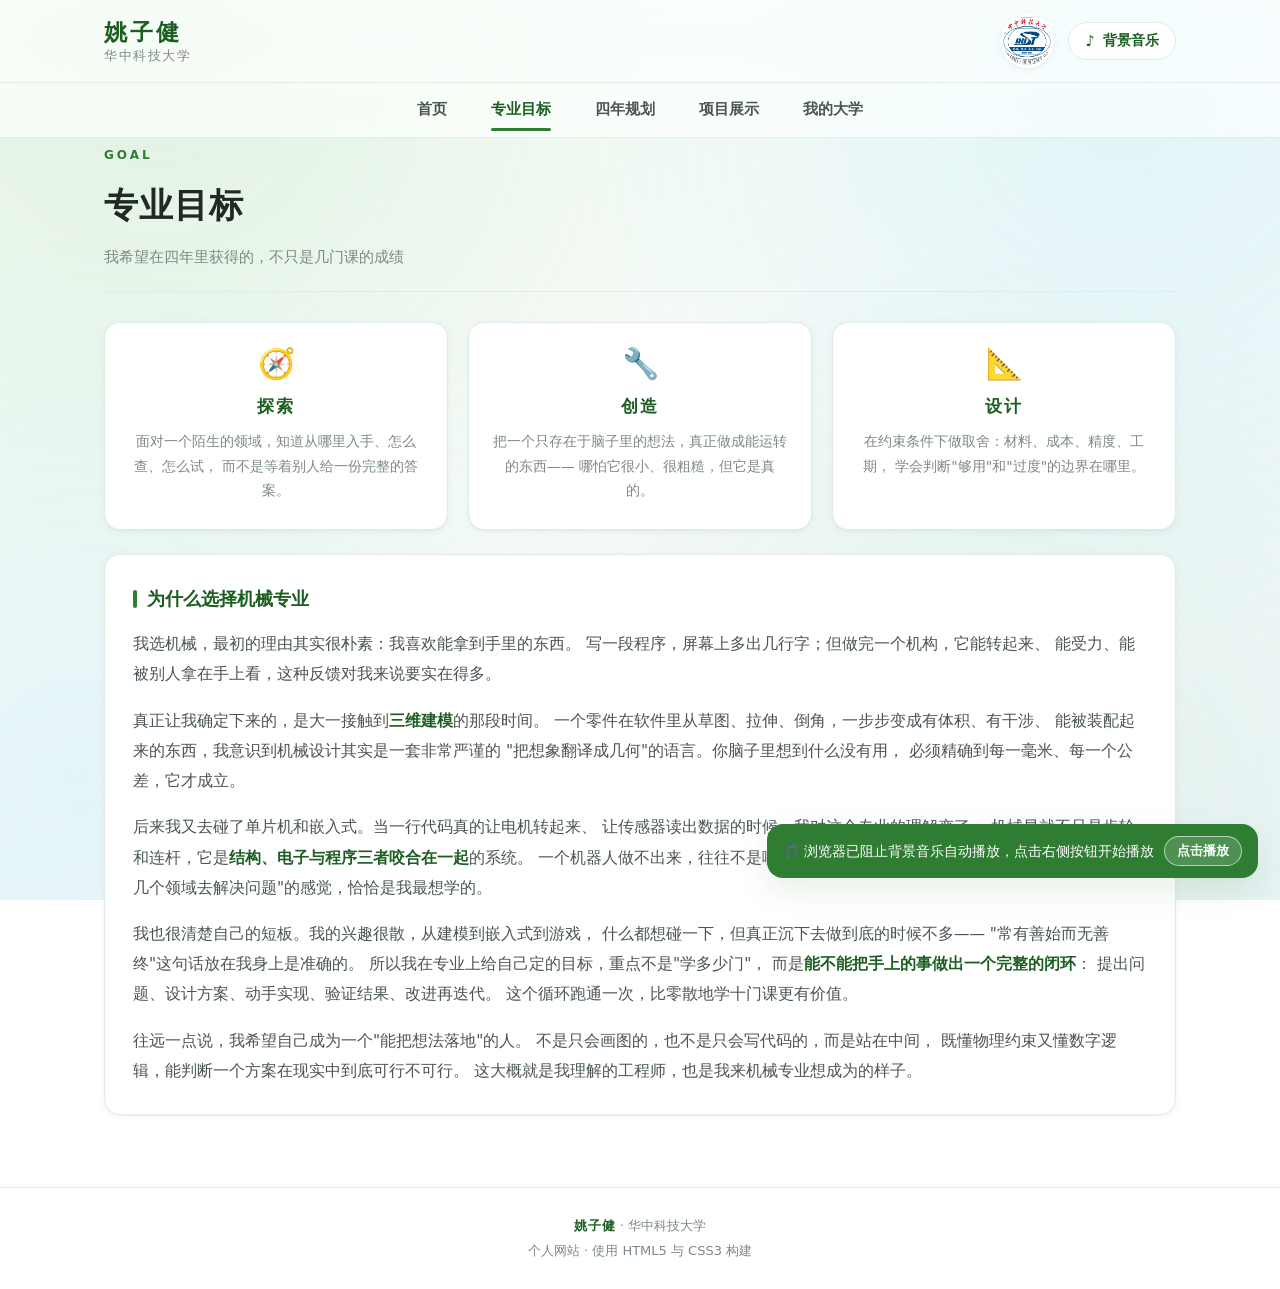
==== goal.html @ 4bc97214 "第一次试验：个人网站 + 猜词消消乐 + 生命游戏 · 五个页面：首页 / 专业目标 / 四年规划 / 项目展示 / 我的大学 · 猜词消消乐：中英配对消除，四档难度、连击倍率、自定义词库 · 生命游" ====
<!DOCTYPE html>
<html lang="zh-CN">
<head>
  <meta charset="UTF-8">
  <meta name="viewport" content="width=device-width, initial-scale=1.0">
  <title>专业目标 | 姚子健 · 华中科技大学</title>
  <meta name="description" content="姚子健的专业目标 —— 希望获得探索、创造、设计的能力。">
  <link rel="stylesheet" href="style.css">
</head>
<body>

  <!-- 上部共同区域（与其他页面一致） -->
  <header class="site-header">
    <div class="header-inner">
      <div class="brand">
        <span class="name">姚子健</span>
        <span class="school">华中科技大学</span>
      </div>
      <div class="header-right">
        <img class="logo" src="images/hust_logo.png" data-fallback="hust_logo.png"
             alt="华中科技大学校徽">
        <button class="music-btn" id="musicBtn" type="button"
                aria-pressed="false" aria-label="播放背景音乐">
          <span class="ico" aria-hidden="true">♪</span>
          <span class="txt">背景音乐</span>
        </button>
      </div>
    </div>
  </header>

  <audio id="bgMusic" src="little_wish.mp3" autoplay loop preload="auto"></audio>

  <!-- 中部跳转选单：当前页为“专业目标”，对应链接加 active -->
  <nav class="site-nav" aria-label="主导航">
    <div class="nav-inner">
      <a class="nav-link" href="index.html">首页</a>
      <a class="nav-link active" href="goal.html">专业目标</a>
      <a class="nav-link" href="plan.html">四年规划</a>
      <a class="nav-link" href="project.html">项目展示</a>
      <a class="nav-link" href="university.html">我的大学</a>
    </div>
  </nav>

  <!-- ==================== 下部：专业目标 ==================== -->
  <main>
    <div class="wrap">

      <div class="page-head">
        <span class="kicker">Goal</span>
        <h1>专业目标</h1>
        <p>我希望在四年里获得的，不只是几门课的成绩</p>
      </div>

      <!-- 三个核心能力 -->
      <div class="ability-grid">
        <section class="ability">
          <div class="icon" aria-hidden="true">🧭</div>
          <h3>探索</h3>
          <p>面对一个陌生的领域，知道从哪里入手、怎么查、怎么试，
             而不是等着别人给一份完整的答案。</p>
        </section>

        <section class="ability">
          <div class="icon" aria-hidden="true">🔧</div>
          <h3>创造</h3>
          <p>把一个只存在于脑子里的想法，真正做成能运转的东西——
             哪怕它很小、很粗糙，但它是真的。</p>
        </section>

        <section class="ability">
          <div class="icon" aria-hidden="true">📐</div>
          <h3>设计</h3>
          <p>在约束条件下做取舍：材料、成本、精度、工期，
             学会判断"够用"和"过度"的边界在哪里。</p>
        </section>
      </div>

      <!-- 为什么选择机械专业 -->
      <section class="card prose">
        <h2>为什么选择机械专业</h2>

        <p>
          我选机械，最初的理由其实很朴素：我喜欢能拿到手里的东西。
          写一段程序，屏幕上多出几行字；但做完一个机构，它能转起来、
          能受力、能被别人拿在手上看，这种反馈对我来说要实在得多。
        </p>

        <p>
          真正让我确定下来的，是大一接触到<strong>三维建模</strong>的那段时间。
          一个零件在软件里从草图、拉伸、倒角，一步步变成有体积、有干涉、
          能被装配起来的东西，我意识到机械设计其实是一套非常严谨的
          "把想象翻译成几何"的语言。你脑子里想到什么没有用，
          必须精确到每一毫米、每一个公差，它才成立。
        </p>

        <p>
          后来我又去碰了单片机和嵌入式。当一行代码真的让电机转起来、
          让传感器读出数据的时候，我对这个专业的理解变了：
          机械早就不只是齿轮和连杆，它是<strong>结构、电子与程序三者咬合在一起</strong>的系统。
          一个机器人做不出来，往往不是哪一个部分不行，而是它们的边界没对齐。
          这种"跨着几个领域去解决问题"的感觉，恰恰是我最想学的。
        </p>

        <p>
          我也很清楚自己的短板。我的兴趣很散，从建模到嵌入式到游戏，
          什么都想碰一下，但真正沉下去做到底的时候不多——
          "常有善始而无善终"这句话放在我身上是准确的。
          所以我在专业上给自己定的目标，重点不是"学多少门"，
          而是<strong>能不能把手上的事做出一个完整的闭环</strong>：
          提出问题、设计方案、动手实现、验证结果、改进再迭代。
          这个循环跑通一次，比零散地学十门课更有价值。
        </p>

        <p>
          往远一点说，我希望自己成为一个"能把想法落地"的人。
          不是只会画图的，也不是只会写代码的，而是站在中间，
          既懂物理约束又懂数字逻辑，能判断一个方案在现实中到底可行不可行。
          这大概就是我理解的工程师，也是我来机械专业想成为的样子。
        </p>
      </section>

    </div>
  </main>

  <footer class="site-footer">
    <p><strong>姚子健</strong> · 华中科技大学</p>
    <p>个人网站 · 使用 HTML5 与 CSS3 构建</p>
  </footer>

  <div class="music-tip" id="musicTip" role="status">
    <span class="tip-text">🎵 浏览器已阻止背景音乐自动播放，点击右侧按钮开始播放</span>
    <button id="musicTipBtn" type="button">点击播放</button>
  </div>

  <script src="script.js"></script>
</body>
</html>
---- style.css ----
/* ==========================================================================
   姚子健 · 个人网站  公共样式表
   --------------------------------------------------------------------------
   采用  HTML5 + CSS3 纯静态实现，不依赖任何前端框架。
   五个页面（index / goal / plan / project / university）共用本文件。
   设计风格：简约清新、留白充足、浅色渐变背景、统一绿色主色调。
   ========================================================================== */

/* ==========================================================================
   1. 设计变量（颜色 / 圆角 / 阴影 / 字体）
   —— 全站配色统一在这里定义，改一处即可换肤
   ========================================================================== */
:root {
  /* 主色：深绿（#2e7d32） */
  --primary:        #2e7d32;
  --primary-dark:   #1b5e20;
  --primary-light:  #66bb6a;
  --primary-pale:   #e8f5e9;
  --primary-tint:   #f1f8f2;

  /* 辅助色（用于点缀，克制使用） */
  --accent:         #0288d1;

  /* 中性色 */
  --text:           #1f2a24;
  --text-2:         #4a564f;
  --text-3:         #7d8a82;
  --line:           #e2ebe4;
  --surface:        #ffffff;

  /* 圆角 */
  --r-sm: 10px;
  --r-md: 16px;
  --r-lg: 22px;
  --r-pill: 999px;

  /* 阴影（统一用绿色调的柔和阴影，比纯黑更协调） */
  --shadow-sm: 0 1px 2px rgba(27, 94, 32, .05), 0 2px 8px rgba(27, 94, 32, .05);
  --shadow-md: 0 4px 16px rgba(27, 94, 32, .08);
  --shadow-lg: 0 12px 32px rgba(27, 94, 32, .10);

  /* 字体 */
  --font: "PingFang SC", "HarmonyOS Sans SC", "Microsoft YaHei",
          "Hiragino Sans GB", "Source Han Sans SC", "Segoe UI",
          system-ui, -apple-system, sans-serif;

  /* 内容最大宽度 */
  --wrap: 1120px;
}

/* ==========================================================================
   2. 基础重置
   ========================================================================== */
* {
  margin: 0;
  padding: 0;
  box-sizing: border-box;
}

html {
  scroll-behavior: smooth;
  /* 锚点跳转时给固定的头部留出空间 */
  scroll-padding-top: 120px;
}

body {
  font-family: var(--font);
  color: var(--text);
  font-size: 16px;
  line-height: 1.8;
  -webkit-font-smoothing: antialiased;
  text-rendering: optimizeLegibility;

  /* 浅绿 → 浅蓝 的柔和渐变背景，并固定住不随滚动重复 */
  background: linear-gradient(160deg, #f3fbf4 0%, #f7fbf8 42%, #eef6fb 100%);
  background-attachment: fixed;
  min-height: 100vh;

  /* 顶部留出固定头部的高度 */
  padding-top: 132px;
  padding-bottom: 0;
}

/* 浅色淡雅图案：用极淡的径向渐变模拟光斑，避免纯色单调 */
body::before {
  content: "";
  position: fixed;
  inset: 0;
  z-index: -1;
  pointer-events: none;
  background:
    radial-gradient(circle at 12% 8%,  rgba(102, 187, 106, .13), transparent 42%),
    radial-gradient(circle at 88% 12%, rgba(41, 182, 246, .10),  transparent 40%),
    radial-gradient(circle at 78% 92%, rgba(102, 187, 106, .10), transparent 44%),
    radial-gradient(circle at 6%  86%, rgba(41, 182, 246, .08),  transparent 38%);
}

img {
  max-width: 100%;
  display: block;
}

a {
  color: inherit;
  text-decoration: none;
}

ul, ol {
  list-style: none;
}

/* 键盘可访问性：统一的焦点样式 */
a:focus-visible,
button:focus-visible {
  outline: 3px solid rgba(46, 125, 50, .45);
  outline-offset: 2px;
  border-radius: 6px;
}

/* ==========================================================================
   3. 通用容器与排版
   ========================================================================== */
.wrap {
  width: 100%;
  max-width: var(--wrap);
  margin: 0 auto;
  padding: 0 24px;
}

/* 页面主区域 */
main {
  display: block;
  padding-bottom: 72px;
}

/* 页面标题区（各页顶部的说明块） */
.page-head {
  margin: 8px 0 30px;
  padding-bottom: 20px;
  border-bottom: 1px solid var(--line);
}

.page-head .kicker {
  display: inline-block;
  font-size: 12px;
  letter-spacing: 3px;
  text-transform: uppercase;
  color: var(--primary);
  font-weight: 700;
  margin-bottom: 8px;
}

.page-head h1 {
  font-size: clamp(24px, 3.2vw, 34px);
  font-weight: 800;
  letter-spacing: 1px;
  color: var(--text);
}

.page-head p {
  margin-top: 8px;
  color: var(--text-3);
  font-size: 15px;
}

/* ==========================================================================
   4. 上部共同区域：个人信息栏（半透明白 + 毛玻璃）—— 固定吸顶
   所有页面内容完全一致
   ========================================================================== */
.site-header {
  position: fixed;
  top: 0;
  left: 0;
  right: 0;
  z-index: 100;

  /* 半透明白色 + 毛玻璃效果 */
  background: rgba(255, 255, 255, .72);
  -webkit-backdrop-filter: blur(14px) saturate(160%);
  backdrop-filter: blur(14px) saturate(160%);
  border-bottom: 1px solid rgba(226, 235, 228, .9);

  transition: background .25s ease, box-shadow .25s ease;
}

/* 页面向下滚动后，头部更实一点，层次更清晰（由 script.js 添加 class） */
.site-header.is-scrolled {
  background: rgba(255, 255, 255, .88);
  box-shadow: 0 4px 18px rgba(27, 94, 32, .07);
}

.header-inner {
  max-width: var(--wrap);
  margin: 0 auto;
  padding: 14px 24px;

  display: flex;
  align-items: center;
  justify-content: space-between;
  gap: 20px;
}

/* --- 左侧：姓名 + 学校 --- */
.brand {
  display: flex;
  flex-direction: column;
  line-height: 1.35;
  min-width: 0;
}

.brand .name {
  font-size: clamp(19px, 2.3vw, 23px);
  font-weight: 800;
  letter-spacing: 3px;
  color: var(--primary-dark);
}

.brand .school {
  font-size: 12.5px;
  letter-spacing: 1.6px;
  color: var(--text-3);
}

/* --- 右侧：校徽 + 音乐按钮 --- */
.header-right {
  display: flex;
  align-items: center;
  gap: 14px;
  flex: 0 0 auto;
}

/* 校徽 */
.logo {
  width: 54px;
  height: 54px;
  object-fit: contain;
  border-radius: 50%;
  background: #fff;
  padding: 3px;
  box-shadow: var(--shadow-sm);
  flex: 0 0 auto;
}

/* --- 背景音乐：播放 / 暂停按钮 --- */
.music-btn {
  display: inline-flex;
  align-items: center;
  gap: 8px;

  padding: 9px 16px;
  border: 1px solid var(--line);
  border-radius: var(--r-pill);
  background: #fff;
  color: var(--primary-dark);

  font-family: inherit;
  font-size: 13.5px;
  font-weight: 600;
  cursor: pointer;
  white-space: nowrap;

  transition: background .2s ease, border-color .2s ease,
              box-shadow .2s ease, transform .2s ease;
}

.music-btn:hover {
  background: var(--primary-pale);
  border-color: var(--primary-light);
  transform: translateY(-1px);
  box-shadow: var(--shadow-sm);
}

.music-btn .ico {
  font-size: 15px;
  line-height: 1;
}

/* 播放中：按钮呈主色实心，状态一目了然 */
.music-btn.is-playing {
  background: var(--primary);
  border-color: var(--primary);
  color: #fff;
}

/* ==========================================================================
   5. 中部跳转选单（所有页面一致）
   ========================================================================== */
.site-nav {
  position: fixed;
  top: 82px;          /* 紧贴在头部下方 */
  left: 0;
  right: 0;
  z-index: 99;

  background: rgba(255, 255, 255, .68);
  -webkit-backdrop-filter: blur(14px) saturate(160%);
  backdrop-filter: blur(14px) saturate(160%);
  border-bottom: 1px solid rgba(226, 235, 228, .9);
}

.nav-inner {
  max-width: var(--wrap);
  margin: 0 auto;
  padding: 0 16px;

  display: flex;
  justify-content: center;
  align-items: stretch;
  gap: 4px;

  /* 手机上横向滚动，避免换行破坏布局 */
  overflow-x: auto;
  scrollbar-width: none;
}

.nav-inner::-webkit-scrollbar {
  display: none;
}

.nav-link {
  position: relative;
  padding: 14px 20px;

  font-size: 15px;
  font-weight: 600;
  color: var(--text-2);
  white-space: nowrap;

  transition: color .2s ease;
}

/* 悬停时轻微加深即可，不做花哨动效 */
.nav-link:hover {
  color: var(--primary);
}

/* 当前所在页面：颜色加深 + 下方指示条 */
.nav-link.active {
  color: var(--primary-dark);
  font-weight: 700;
}

.nav-link.active::after {
  content: "";
  position: absolute;
  left: 20px;
  right: 20px;
  bottom: 6px;
  height: 3px;
  border-radius: 999px;
  background: var(--primary);
}

/* ==========================================================================
   6. 卡片 / 通用内容块
   ========================================================================== */
.card {
  background: var(--surface);
  border: 1px solid var(--line);
  border-radius: var(--r-md);
  padding: 28px;
  box-shadow: var(--shadow-sm);
  transition: box-shadow .25s ease, transform .25s ease, border-color .25s ease;
}

.card:hover {
  box-shadow: var(--shadow-md);
  border-color: #d3e5d6;
}

/* 卡片小标题：左侧一小段主色竖条 */
.card h2 {
  font-size: 18px;
  font-weight: 700;
  color: var(--primary-dark);
  margin-bottom: 14px;
  display: flex;
  align-items: center;
  gap: 10px;
}

.card h2::before {
  content: "";
  width: 4px;
  height: 18px;
  border-radius: 2px;
  background: var(--primary);
  flex: 0 0 auto;
}

.card h3 {
  font-size: 15.5px;
  font-weight: 700;
  color: var(--text);
  margin: 18px 0 8px;
}

.card h3:first-of-type {
  margin-top: 0;
}

.card p {
  color: var(--text-2);
  font-size: 15.5px;
}

.card p + p {
  margin-top: 12px;
}

/* ==========================================================================
   7. 首页：三栏布局（照片 / 自我介绍 / 技能与兴趣）
   ========================================================================== */
.home-grid {
  display: grid;
  grid-template-columns: 280px 1fr 1fr;
  gap: 24px;
  align-items: start;
}

/* --- 左栏：照片 --- */
.photo-card {
  text-align: center;
}

.photo-card img {
  width: 100%;
  aspect-ratio: 1 / 1;
  object-fit: cover;
  border-radius: var(--r-md);
  background: var(--primary-pale);
  box-shadow: var(--shadow-sm);
}

/* 照片下方说明：简洁一行小字即可 */
.photo-card .caption {
  margin-top: 14px;
  font-size: 13.5px;
  letter-spacing: 1px;
  color: var(--text-3);
  line-height: 1.6;
}

/* 需要强调时可用 strong（当前首页未使用，保留以便扩展） */
.photo-card .caption strong {
  display: block;
  font-size: 15px;
  color: var(--primary-dark);
  letter-spacing: 1px;
  margin-bottom: 2px;
}

/* --- 中栏：自我介绍 --- */
.intro-quote {
  position: relative;
  margin: 4px 0 18px;
  padding: 20px 22px 20px 26px;

  background: var(--primary-tint);
  border-left: 4px solid var(--primary);
  border-radius: 0 var(--r-sm) var(--r-sm) 0;

  font-size: clamp(17px, 1.9vw, 20px);
  font-weight: 700;
  line-height: 1.7;
  letter-spacing: 1px;
  color: var(--primary-dark);
}

/* --- 右栏：技能与兴趣 --- */
/* 技能条目：名称 + 圆点熟练度 */
.skill-item {
  padding: 11px 0;
  border-bottom: 1px dashed var(--line);
}

.skill-item:last-child {
  border-bottom: none;
}

.skill-item .row {
  display: flex;
  align-items: center;
  justify-content: space-between;
  gap: 12px;
}

.skill-item .skill-name {
  font-size: 15px;
  font-weight: 600;
  color: var(--text);
}

.skill-item .skill-lv {
  font-size: 12.5px;
  color: var(--text-3);
}

/* 熟练度点阵：5 个圆点，点亮的数量 = 等级 */
.dots {
  display: flex;
  gap: 6px;
  margin-top: 7px;
}

.dots i {
  width: 9px;
  height: 9px;
  border-radius: 50%;
  background: #e4ece6;
}

.dots i.on {
  background: var(--primary);
}

/* 技能说明小字 */
.skill-note {
  margin-top: 16px;
  padding: 12px 14px;
  background: #fbfdfb;
  border: 1px dashed var(--line);
  border-radius: var(--r-sm);
  font-size: 13.5px;
  color: var(--text-3);
  line-height: 1.75;
}

/* 卡片内的次级小标题（例如首页右栏的"兴趣爱好"）
   与 h2 区分：略小、无左侧竖条，改用上方虚线分隔 */
.card h2.card-sub {
  font-size: 16px;
  margin-top: 26px;
  padding-top: 20px;
  border-top: 1px dashed var(--line);
}

.card h2.card-sub::before {
  display: none;
}

/* 游戏兴趣：标签云 */
.tag-list {
  display: flex;
  flex-wrap: wrap;
  gap: 9px;
  margin-top: 4px;
}

.tag {
  display: inline-block;
  padding: 6px 14px;

  background: var(--primary-pale);
  color: var(--primary-dark);
  border-radius: var(--r-pill);

  font-size: 13.5px;
  font-weight: 600;
  transition: background .2s ease, transform .2s ease;
}

.tag:hover {
  background: #d8ecda;
  transform: translateY(-1px);
}

/* ==========================================================================
   8. 专业目标页（goal.html）
   ========================================================================== */
/* 三个能力关键词 */
.ability-grid {
  display: grid;
  grid-template-columns: repeat(auto-fit, minmax(220px, 1fr));
  gap: 20px;
  margin-bottom: 24px;
}

.ability {
  padding: 26px 22px;
  background: var(--surface);
  border: 1px solid var(--line);
  border-radius: var(--r-md);
  box-shadow: var(--shadow-sm);
  text-align: center;
  transition: transform .25s ease, box-shadow .25s ease;
}

.ability:hover {
  transform: translateY(-4px);
  box-shadow: var(--shadow-md);
}

.ability .icon {
  font-size: 30px;
  line-height: 1;
  margin-bottom: 12px;
}

.ability h3 {
  font-size: 17px;
  font-weight: 800;
  color: var(--primary-dark);
  letter-spacing: 2px;
  margin-bottom: 8px;
}

.ability p {
  font-size: 14px;
  color: var(--text-3);
  line-height: 1.75;
}

/* 长文段落排版 */
.prose p {
  color: var(--text-2);
  font-size: 15.5px;
  line-height: 1.95;
}

.prose p + p {
  margin-top: 16px;
}

/* 正文中的强调 */
.prose strong {
  color: var(--primary-dark);
  font-weight: 700;
}

/* ==========================================================================
   9. 四年规划页（plan.html）
   ========================================================================== */
/* 时间轴 */
.timeline {
  position: relative;
  padding-left: 34px;
}

.timeline::before {
  content: "";
  position: absolute;
  left: 9px;
  top: 10px;
  bottom: 10px;
  width: 2px;
  background: linear-gradient(180deg, var(--primary-light), var(--line));
  border-radius: 999px;
}

.tl-item {
  position: relative;
  margin-bottom: 26px;
}

.tl-item:last-child {
  margin-bottom: 0;
}

/* 时间轴节点圆点 */
.tl-item::before {
  content: "";
  position: absolute;
  left: -33px;
  top: 26px;
  width: 14px;
  height: 14px;
  border-radius: 50%;
  background: #fff;
  border: 4px solid var(--primary);
  box-shadow: 0 0 0 4px rgba(46, 125, 50, .10);
}

.tl-card {
  background: var(--surface);
  border: 1px solid var(--line);
  border-radius: var(--r-md);
  padding: 24px 26px;
  box-shadow: var(--shadow-sm);
  transition: box-shadow .25s ease, border-color .25s ease;
}

.tl-card:hover {
  box-shadow: var(--shadow-md);
  border-color: #d3e5d6;
}

.tl-card .year {
  display: inline-block;
  font-size: 12.5px;
  font-weight: 800;
  letter-spacing: 2px;
  color: var(--primary);
  background: var(--primary-pale);
  padding: 3px 12px;
  border-radius: var(--r-pill);
  margin-bottom: 10px;
}

.tl-card h2 {
  font-size: 19px;
  font-weight: 800;
  color: var(--text);
  margin-bottom: 6px;
  letter-spacing: .5px;
}

.tl-card .goal-line {
  font-size: 14px;
  color: var(--text-3);
  margin-bottom: 14px;
}

.tl-card ul.checks {
  display: grid;
  gap: 9px;
}

.tl-card ul.checks li {
  position: relative;
  padding-left: 24px;
  font-size: 15px;
  color: var(--text-2);
  line-height: 1.8;
}

/* 自定义对勾标记，避免引入图标库 */
.tl-card ul.checks li::before {
  content: "✓";
  position: absolute;
  left: 0;
  top: 0;
  color: var(--primary);
  font-weight: 800;
}

/* ==========================================================================
   10. 项目展示页（project.html）
   ========================================================================== */
/* --- 练习作品：一个横向的项目条目 --- */
.mini-project {
  display: flex;
  align-items: center;
  gap: 18px;
  flex-wrap: wrap;
}

/* 同一张卡片里的多个作品之间加一道虚线分隔 */
.mini-project-next {
  margin-top: 20px;
  padding-top: 20px;
  border-top: 1px dashed var(--line);
}

.mini-icon {
  flex: 0 0 auto;
  width: 58px;
  height: 58px;
  border-radius: 16px;
  display: grid;
  place-items: center;
  font-size: 26px;
  background: linear-gradient(160deg, var(--primary-pale), #d9effb);
}

.mini-body {
  flex: 1 1 260px;
  min-width: 0;
}

.mini-body h3 {
  font-size: 16.5px;
  font-weight: 700;
  color: var(--text);
  margin-bottom: 5px;
}

.mini-body p {
  font-size: 14.5px;
  color: var(--text-2);
  line-height: 1.8;
}

/* ==========================================================================
   10.1 内嵌的游戏（project.html）
   --------------------------------------------------------------------------
   用 iframe 引入，好处是游戏自己的样式和 CSS 变量完全隔离在这个框里，
   不会和本站的绿色主题互相污染。
   ========================================================================== */
.game-embed {
  margin-top: 22px;
  padding-top: 22px;
  border-top: 1px dashed var(--line);
}

.game-embed .embed-head {
  display: flex;
  align-items: baseline;
  justify-content: space-between;
  gap: 12px;
  flex-wrap: wrap;
  margin-bottom: 12px;
}

.game-embed .embed-head h3 {
  font-size: 16.5px;
  font-weight: 700;
  color: var(--text);
  margin: 0;
}

.game-embed .embed-head .embed-open {
  font-size: 13.5px;
  font-weight: 600;
  color: var(--primary);
  white-space: nowrap;
  transition: color .2s ease;
}

.game-embed .embed-head .embed-open:hover {
  color: var(--primary-dark);
  text-decoration: underline;
}

/* 游戏画框：圆角 + 细边框，和卡片风格统一。
   高度按游戏内容实测值设定：
     猜词消消乐约 818px，生命游戏约 1130px（窄一点时会涨到约 1216px）。
   这里按偏高的那档给足余量，避免出现内层滚动条 ——
   宁可框底留一点白，也不要让玩家在框里再滚一次。 */
.game-frame {
  width: 100%;
  height: 850px;
  display: block;

  border: 1px solid var(--line);
  border-radius: var(--r-md);
  background: #fff;
  box-shadow: var(--shadow-sm);
}

/* 生命游戏内容更高（多了规则说明与图案按钮） */
.game-frame.short {
  height: 1240px;
}

/* 手机上画框矮一些，避免一屏看不到底；
   此时内容也会变高，必要时用「在新窗口打开」全屏玩 */
@media (max-width: 680px) {
  .game-frame {
    height: 700px;
  }

  .game-frame.short {
    height: 1000px;
  }

  .game-embed .embed-head {
    gap: 6px;
  }
}

/* ==========================================================================
   11. 我的大学页（university.html）
   ========================================================================== */
/* 数据指标条 */
.fact-bar {
  display: grid;
  grid-template-columns: repeat(auto-fit, minmax(150px, 1fr));
  gap: 18px;
  margin-bottom: 24px;
}

.fact {
  text-align: center;
  padding: 22px 14px;
  background: var(--surface);
  border: 1px solid var(--line);
  border-radius: var(--r-md);
  box-shadow: var(--shadow-sm);
}

.fact .num {
  font-size: clamp(20px, 2.6vw, 27px);
  font-weight: 800;
  color: var(--primary);
  letter-spacing: .5px;
  line-height: 1.3;
}

.fact .lab {
  font-size: 13px;
  color: var(--text-3);
  margin-top: 6px;
}

/* 键值信息列表 */
.info-list {
  margin-top: 6px;
}

.info-list li {
  display: flex;
  gap: 14px;
  padding: 11px 0;
  border-bottom: 1px dashed var(--line);
  font-size: 15px;
}

.info-list li:last-child {
  border-bottom: none;
}

.info-list .k {
  flex: 0 0 84px;
  color: var(--text-3);
}

.info-list .v {
  color: var(--text-2);
}

/* ==========================================================================
   12. 页脚
   ========================================================================== */
.site-footer {
  border-top: 1px solid var(--line);
  background: rgba(255, 255, 255, .55);
  -webkit-backdrop-filter: blur(8px);
  backdrop-filter: blur(8px);
  padding: 26px 24px;
  text-align: center;
  font-size: 13px;
  color: var(--text-3);
  line-height: 1.9;
}

.site-footer strong {
  color: var(--primary-dark);
  letter-spacing: 1px;
}

/* ==========================================================================
   13. “点击播放”音乐兜底提示（自动播放被浏览器拦截时出现）
   ========================================================================== */
.music-tip {
  position: fixed;
  right: 22px;
  bottom: 22px;
  z-index: 200;

  display: flex;
  align-items: center;
  gap: 10px;

  max-width: calc(100vw - 44px);
  padding: 12px 16px;
  border-radius: var(--r-md);

  background: var(--primary);
  color: #fff;
  font-size: 13.5px;
  line-height: 1.5;
  box-shadow: var(--shadow-lg);

  opacity: 0;
  transform: translateY(14px);
  pointer-events: none;
  transition: opacity .3s ease, transform .3s ease;
}

.music-tip.show {
  opacity: 1;
  transform: none;
  pointer-events: auto;
}

.music-tip .tip-text {
  flex: 1;
}

.music-tip button {
  flex: 0 0 auto;
  padding: 5px 12px;
  border: 1px solid rgba(255, 255, 255, .6);
  border-radius: var(--r-pill);
  background: rgba(255, 255, 255, .16);
  color: #fff;
  font-family: inherit;
  font-size: 13px;
  font-weight: 700;
  cursor: pointer;
  transition: background .2s ease;
}

.music-tip button:hover {
  background: rgba(255, 255, 255, .32);
}

/* ==========================================================================
   14. 响应式适配
   ========================================================================== */

/* --- 平板：首页三栏 → 照片 + 两栏并排 --- */
@media (max-width: 980px) {
  .home-grid {
    grid-template-columns: 240px 1fr;
  }

  /* 右栏（技能与兴趣）落到第二行，横跨整宽 */
  .home-grid > .card:last-child {
    grid-column: 1 / -1;
  }
}

/* --- 平板竖屏及以下 --- */
@media (max-width: 820px) {
  body {
    padding-top: 122px;
  }

  .logo {
    width: 46px;
    height: 46px;
  }

  .site-nav {
    top: 74px;
  }

  .nav-link {
    padding: 12px 14px;
    font-size: 14px;
  }

  .nav-link.active::after {
    left: 14px;
    right: 14px;
  }
}

/* --- 手机：改为单栏堆叠 --- */
@media (max-width: 680px) {
  body {
    padding-top: 116px;
    font-size: 15.5px;
  }

  .wrap {
    padding: 0 18px;
  }

  .header-inner {
    padding: 12px 18px;
    gap: 12px;
  }

  .brand .name {
    font-size: 18px;
    letter-spacing: 2px;
  }

  .brand .school {
    font-size: 11.5px;
    letter-spacing: 1px;
  }

  .header-right {
    gap: 9px;
  }

  .logo {
    width: 40px;
    height: 40px;
  }

  /* 手机上只显示图标，节省横向空间 */
  .music-btn {
    padding: 9px 11px;
    font-size: 0;
    gap: 0;
  }

  .music-btn .ico {
    font-size: 16px;
  }

  .site-nav {
    top: 65px;
  }

  /* 导航项收紧，保证 5 个链接在窄屏也能全部容纳
     （否则最后一项会被挤出可视区域） */
  .nav-inner {
    padding: 0 8px;
    gap: 0;
  }

  .nav-link {
    padding: 12px 10px;
    font-size: 13.5px;
    letter-spacing: -0.2px;
  }

  .nav-link.active::after {
    left: 10px;
    right: 10px;
    bottom: 5px;
    height: 2.5px;
  }

  /* 首页三栏 → 单栏 */
  .home-grid {
    grid-template-columns: 1fr;
    gap: 18px;
  }

  /* 单栏下照片不占满全宽，居中且限宽，观感更好 */
  .photo-card {
    max-width: 320px;
    margin: 0 auto;
    width: 100%;
  }

  .card {
    padding: 22px 20px;
  }

  .page-head {
    margin-bottom: 22px;
  }

  /* 时间轴整体左移压缩 */
  .timeline {
    padding-left: 28px;
  }

  .tl-item::before {
    left: -27px;
    width: 12px;
    height: 12px;
    border-width: 3px;
  }

  .timeline::before {
    left: 8px;
  }

  .music-tip {
    right: 14px;
    left: 14px;
    bottom: 14px;
    max-width: none;
  }
}

/* --- 超小屏微调 --- */
@media (max-width: 420px) {
  .brand .school {
    display: none;   /* 极窄屏幕优先保证姓名和按钮不换行 */
  }

  /* 进一步压缩导航，确保 5 项在 360px 宽的屏幕上也能完整显示 */
  .nav-link {
    padding: 12px 7px;
    font-size: 12.5px;
  }

  .nav-link.active::after {
    left: 7px;
    right: 7px;
  }
}

/* ==========================================================================
   16. 图片缺失时的占位样式
   --------------------------------------------------------------------------
   script.js 在图片加载失败时会加上 .img-missing，
   把破图图标换成一块带说明文字的浅色区域。
   ========================================================================== */
img.img-missing {
  /* 用渐变代替图片内容，同时保留原有尺寸与圆角 */
  background: repeating-linear-gradient(
    45deg,
    #f2f7f4,
    #f2f7f4 10px,
    #eaf3ee 10px,
    #eaf3ee 20px
  );
  border: 1px dashed #cfe3d3;

  /* 让 alt 文字居中显示在占位块里 */
  display: flex;
  align-items: center;
  justify-content: center;
  text-align: center;
  padding: 8px;

  color: #92a5ad;
  font-size: 12px;
  line-height: 1.5;
  object-fit: none;
}

/* ==========================================================================
   17. 打印样式（作业常需要打印或导出 PDF，顺手优化一下）
   ========================================================================== */
@media print {
  body {
    background: #fff;
    padding-top: 0;
  }

  body::before,
  .site-nav,
  .music-btn,
  .music-tip {
    display: none !important;
  }

  .site-header {
    position: static;
    border-bottom: 2px solid var(--primary);
  }

  .card,
  .tl-card,
  .ability,
  .fact {
    box-shadow: none;
    break-inside: avoid;
  }
}
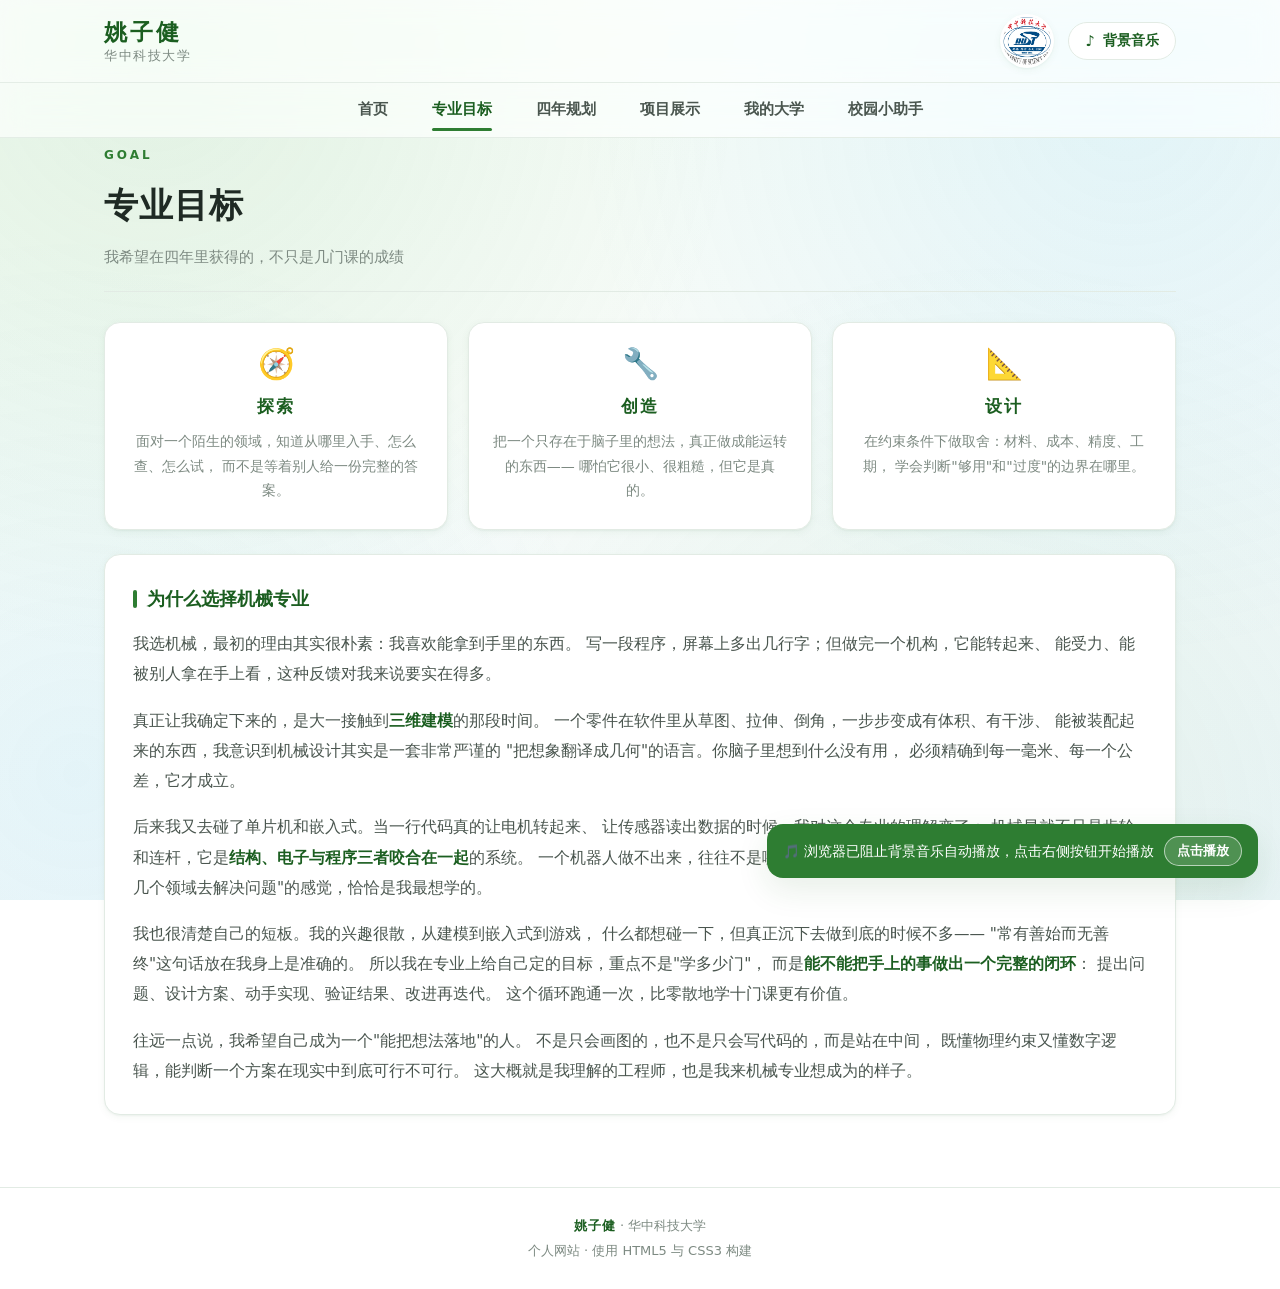
==== commit dd8dd31c: "第一次试验：个人网站 + 猜词消消乐 + 生命游戏 · 五个页面：首页 / 专业目标 / 四年规划 / 项目展示 / 我的大学 · 猜词消消乐：中英配对消除，四档难度、连击倍率、自定义词库 · 生命游" ====
--- a/goal.html
+++ b/goal.html
@@ -38,6 +38,7 @@
       <a class="nav-link" href="plan.html">四年规划</a>
       <a class="nav-link" href="project.html">项目展示</a>
       <a class="nav-link" href="university.html">我的大学</a>
+      <a class="nav-link" href="assistant.html">校园小助手</a>
     </div>
   </nav>
 
--- a/style.css
+++ b/style.css
@@ -1202,6 +1202,55 @@
 }
 
 /* ==========================================================================
+   18. 校园小助手页（assistant.html）
+   --------------------------------------------------------------------------
+   官方 SDK 生成的 iframe 用 width/height:100%。
+   百分比高度必须有确定的父高度才生效，所以这里把挂载容器的高度写死；
+   宽度交给站点自身的响应式布局。
+   ========================================================================== */
+.assistant-frame {
+  height: 720px;
+  border: 1px solid var(--line);
+  border-radius: var(--r-md);
+  overflow: hidden;        /* 让 iframe 的圆角跟着容器走 */
+  background: #fff;
+  box-shadow: var(--shadow-sm);
+}
+
+/* SDK 生成的 iframe 自身也补一下圆角 */
+.assistant-frame iframe {
+  display: block;
+  width: 100%;
+  height: 100%;
+  border: none;
+  border-radius: var(--r-md);
+}
+
+.assistant-note {
+  margin-bottom: 16px;
+  font-size: 14.5px;
+  color: var(--text-2);
+}
+
+.assistant-fallback {
+  margin-top: 12px;
+  font-size: 13px;
+  color: var(--text-3);
+}
+
+.assistant-fallback a {
+  color: var(--primary);
+  text-decoration: underline;
+}
+
+/* 手机上矮一些，避免一屏看不到底 */
+@media (max-width: 680px) {
+  .assistant-frame {
+    height: 560px;
+  }
+}
+
+/* ==========================================================================
    17. 打印样式（作业常需要打印或导出 PDF，顺手优化一下）
    ========================================================================== */
 @media print {
